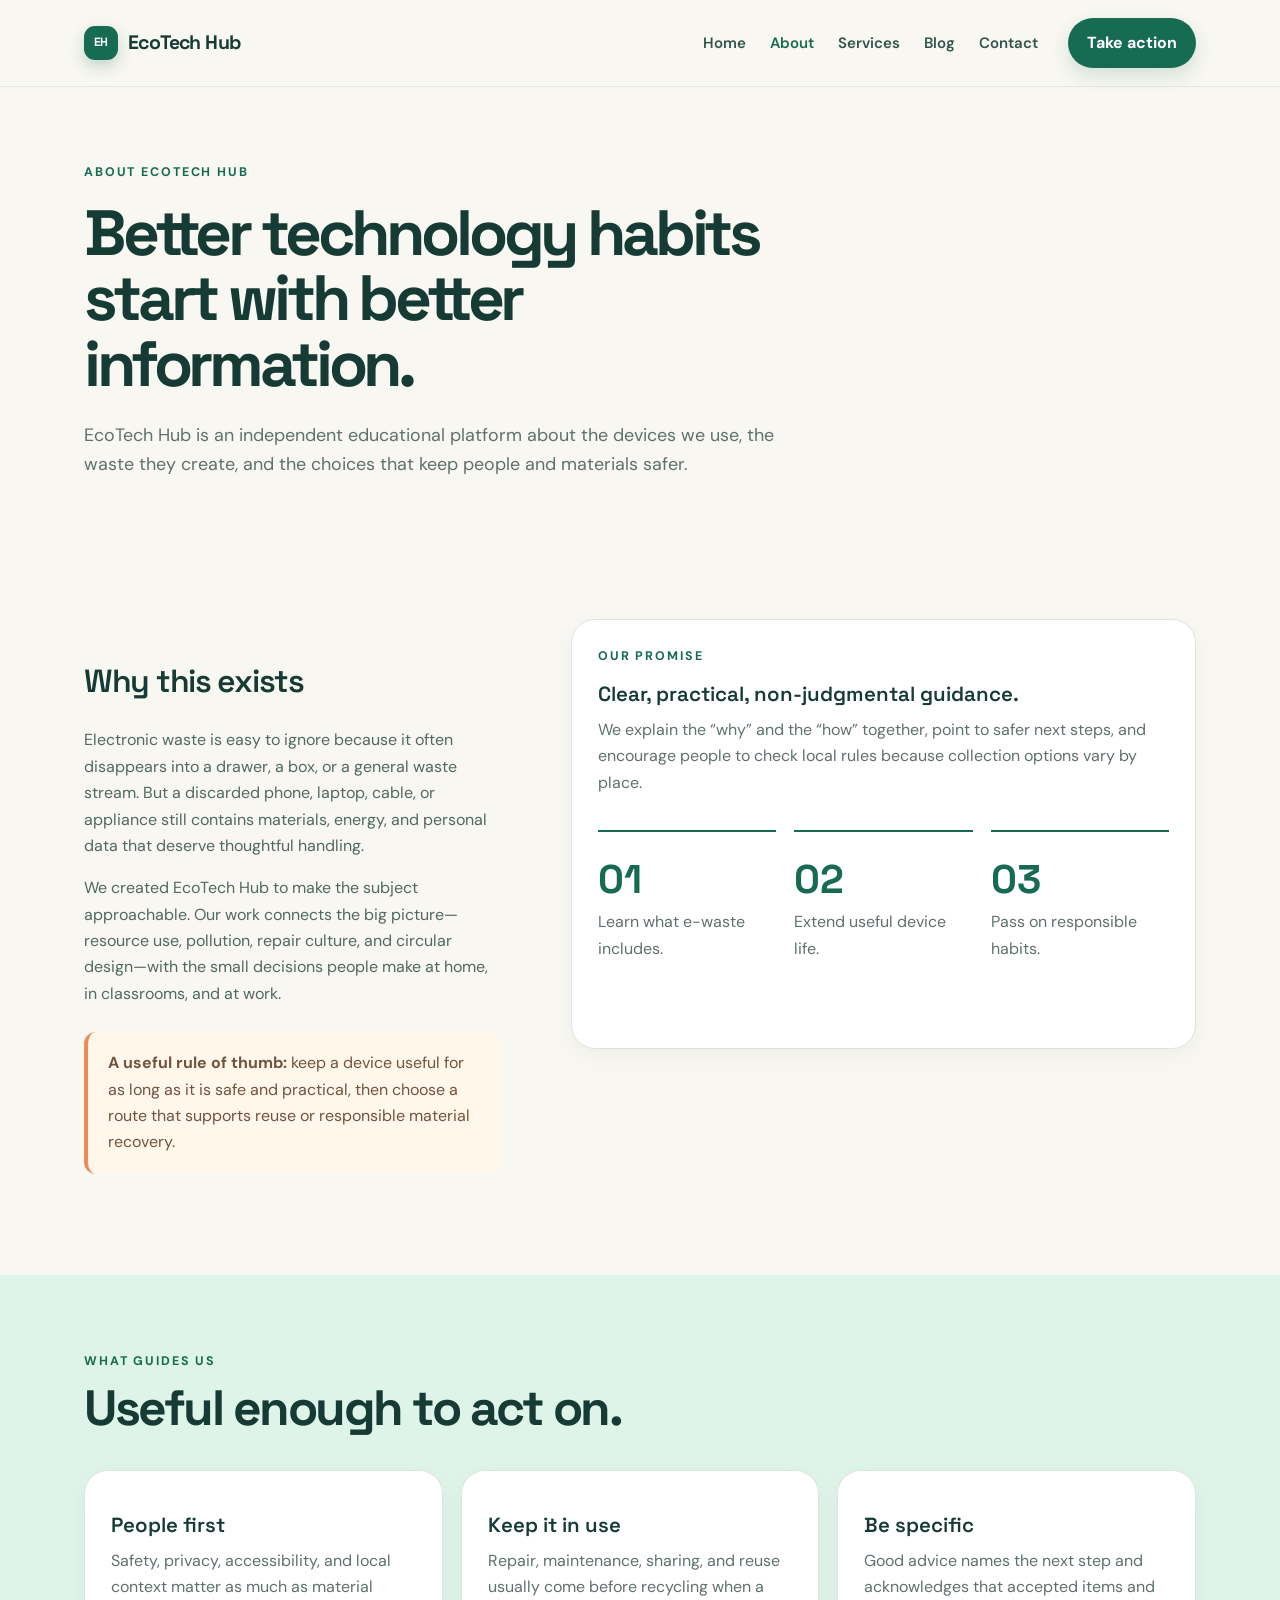
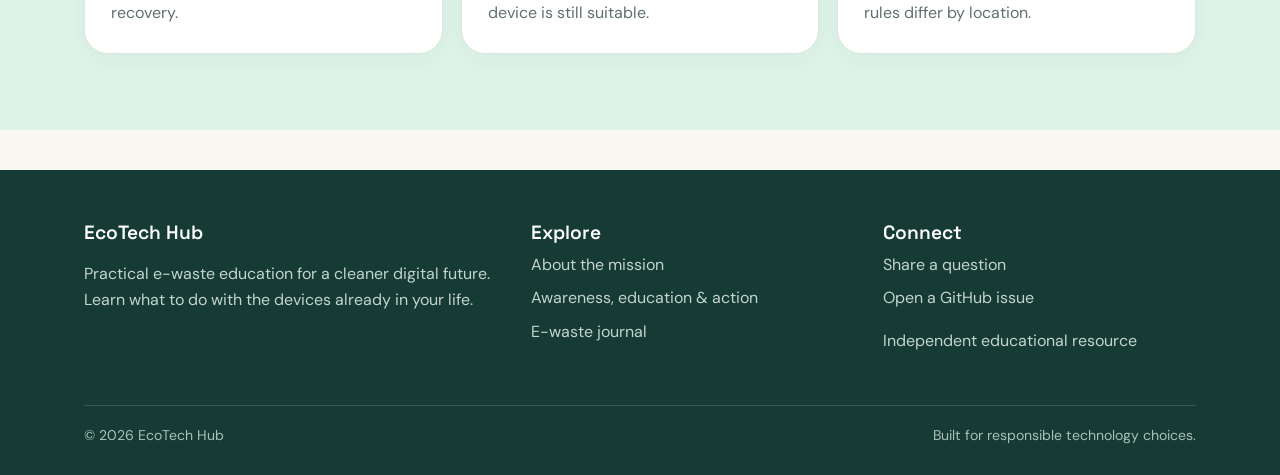
==== about.html @ 5b1f131c "Add files via upload" ====
<!doctype html><html lang="en"><head>
<meta charset="utf-8">
<meta name="viewport" content="width=device-width, initial-scale=1">
<title>About EcoTech Hub | Practical e-waste education</title>
<meta name="description" content="Learn why EcoTech Hub exists and how our practical, non-judgmental approach connects e-waste awareness with everyday action.">
<link rel="canonical" href="https://eyezake.github.io/ecotech-hub/about.html">
<meta property="og:title" content="About EcoTech Hub | Practical e-waste education">
<meta property="og:description" content="Learn why EcoTech Hub exists and how our practical, non-judgmental approach connects e-waste awareness with everyday action.">
<meta property="og:image" content="https://eyezake.github.io/ecotech-hub/og-image.png">
<meta property="og:url" content="https://eyezake.github.io/ecotech-hub/about.html">
<meta property="og:type" content="website">
<meta property="og:site_name" content="EcoTech Hub">
<meta name="twitter:card" content="summary_large_image">
<meta name="twitter:title" content="About EcoTech Hub | Practical e-waste education">
<meta name="twitter:description" content="Learn why EcoTech Hub exists and how our practical, non-judgmental approach connects e-waste awareness with everyday action.">
<meta name="twitter:image" content="https://eyezake.github.io/ecotech-hub/og-image.png">
<link rel="icon" href="./favicon.ico" sizes="any">
<link rel="stylesheet" href="./styles.css">
<script type="application/ld+json">{"@context":"https://schema.org","@type":"Organization","@id":"https://eyezake.github.io/ecotech-hub/#organization","name":"EcoTech Hub","url":"https://eyezake.github.io/ecotech-hub/","logo":"https://eyezake.github.io/ecotech-hub/og-image.png","description":"EcoTech Hub helps people understand electronic waste, recycle responsibly, and take practical action for a cleaner digital future."}</script>
</head><body><header class="site-header"><a class="skip-link" href="#main">Skip to content</a><div class="nav-wrap"><a class="brand" href="./"><span class="brand-mark" aria-hidden="true">EH</span><span>EcoTech Hub</span></a><button class="menu-toggle" aria-controls="site-nav" aria-expanded="false" aria-label="Open navigation">☰</button><nav id="site-nav" class="nav-links" aria-label="Primary navigation"><a href="./index.html">Home</a><a href="./about.html" aria-current="page">About</a><a href="./services.html">Services</a><a href="./blog.html">Blog</a><a href="./contact.html">Contact</a></nav><a class="nav-cta" href="./contact.html">Take action</a></div></header><main id="main"><section class="page-intro"><div class="eyebrow">About EcoTech Hub</div><h1>Better technology habits start with better information.</h1><p>EcoTech Hub is an independent educational platform about the devices we use, the waste they create, and the choices that keep people and materials safer.</p></section><section class="section"><div class="split"><div class="prose"><h2>Why this exists</h2><p>Electronic waste is easy to ignore because it often disappears into a drawer, a box, or a general waste stream. But a discarded phone, laptop, cable, or appliance still contains materials, energy, and personal data that deserve thoughtful handling.</p><p>We created EcoTech Hub to make the subject approachable. Our work connects the big picture—resource use, pollution, repair culture, and circular design—with the small decisions people make at home, in classrooms, and at work.</p><div class="notice"><strong>A useful rule of thumb:</strong> keep a device useful for as long as it is safe and practical, then choose a route that supports reuse or responsible material recovery.</div></div><div class="card"><div class="eyebrow">Our promise</div><h3>Clear, practical, non-judgmental guidance.</h3><p>We explain the “why” and the “how” together, point to safer next steps, and encourage people to check local rules because collection options vary by place.</p><div class="stats"><div class="stat"><div class="number">01</div><p>Learn what e-waste includes.</p></div><div class="stat"><div class="number">02</div><p>Extend useful device life.</p></div><div class="stat"><div class="number">03</div><p>Pass on responsible habits.</p></div></div></div></div></section><section class="section-tint"><div class="inner"><div class="section-heading"><div class="eyebrow">What guides us</div><h2>Useful enough to act on.</h2></div><div class="grid"><article class="card"><h3>People first</h3><p>Safety, privacy, accessibility, and local context matter as much as material recovery.</p></article><article class="card"><h3>Keep it in use</h3><p>Repair, maintenance, sharing, and reuse usually come before recycling when a device is still suitable.</p></article><article class="card"><h3>Be specific</h3><p>Good advice names the next step and acknowledges that accepted items and rules differ by location.</p></article></div></div></section></main><footer class="site-footer"><div class="footer-inner"><div class="footer-grid"><div><div class="footer-title">EcoTech Hub</div><p>Practical e-waste education for a cleaner digital future. Learn what to do with the devices already in your life.</p></div><div><div class="footer-title">Explore</div><a href="./about.html">About the mission</a><a href="./services.html">Awareness, education & action</a><a href="./blog.html">E-waste journal</a></div><div><div class="footer-title">Connect</div><a href="./contact.html">Share a question</a><a href="https://github.com/Eyezake/ecotech-hub/issues/new" rel="noopener">Open a GitHub issue</a><p>Independent educational resource</p></div></div><div class="copyright"><span>© 2026 EcoTech Hub</span><span>Built for responsible technology choices.</span></div></div></footer><script src="./scripts.js" defer></script></body></html>
---- styles.css ----
@import url('https://fonts.googleapis.com/css2?family=DM+Sans:wght@400;500;600;700&family=Space+Grotesk:wght@500;600;700&display=swap');
:root{--ink:#163b35;--muted:#5f716d;--paper:#f8f7f1;--card:#fff;--line:#dce6df;--green:#176b52;--lime:#c8f28b;--mint:#dff4e8;--orange:#ed8b57;--shadow:0 18px 45px rgba(22,59,53,.10);--radius:24px}*{box-sizing:border-box}html{scroll-behavior:smooth}body{margin:0;background:var(--paper);color:var(--ink);font:16px/1.65 'DM Sans',system-ui,sans-serif}a{color:inherit;text-decoration:none}a:hover{text-decoration:underline;text-underline-offset:3px}img{max-width:100%;display:block}.skip-link{position:absolute;left:-999px;top:8px;background:var(--ink);color:#fff;padding:8px 12px;border-radius:8px;z-index:10}.skip-link:focus{left:8px}.site-header{position:sticky;top:0;z-index:5;background:rgba(248,247,241,.94);backdrop-filter:blur(12px);border-bottom:1px solid rgba(220,230,223,.8)}.nav-wrap{max-width:1160px;margin:auto;padding:18px 24px;display:flex;align-items:center;gap:30px}.brand{display:flex;align-items:center;gap:10px;font-family:'Space Grotesk',sans-serif;font-weight:700;font-size:1.22rem;letter-spacing:-.03em;margin-right:auto}.brand-mark{width:34px;height:34px;border-radius:11px;background:var(--green);color:#fff;display:grid;place-items:center;font-size:.75rem;letter-spacing:-.08em;box-shadow:0 7px 15px rgba(23,107,82,.22)}.nav-links{display:flex;align-items:center;gap:24px;font-weight:600;font-size:.94rem;color:#31554d}.nav-links a[aria-current=page]{color:var(--green)}.nav-cta,.button{display:inline-flex;align-items:center;justify-content:center;gap:8px;border:0;border-radius:999px;background:var(--green);color:#fff;padding:12px 19px;font-weight:700;cursor:pointer;box-shadow:0 8px 18px rgba(23,107,82,.16)}.nav-cta:hover,.button:hover{background:#0f553f;text-decoration:none;transform:translateY(-1px)}.menu-toggle{display:none;background:none;border:1px solid var(--line);border-radius:10px;padding:8px 10px;color:var(--ink);font-size:1.2rem}.hero{max-width:1160px;margin:0 auto;padding:86px 24px 68px;display:grid;grid-template-columns:1.08fr .92fr;gap:70px;align-items:center}.eyebrow{color:var(--green);font-size:.78rem;text-transform:uppercase;letter-spacing:.15em;font-weight:700}.hero h1,.page-intro h1{font:700 clamp(2.7rem,6vw,5.35rem)/1.02 'Space Grotesk',sans-serif;letter-spacing:-.065em;margin:18px 0 24px;max-width:720px}.hero p{font-size:1.15rem;color:var(--muted);max-width:570px}.actions{display:flex;gap:14px;flex-wrap:wrap;margin-top:30px}.button.secondary{background:transparent;color:var(--green);border:1px solid var(--line);box-shadow:none}.button.secondary:hover{background:var(--mint)}.hero-art{min-height:390px;border-radius:34px;background:var(--green);position:relative;overflow:hidden;padding:30px;box-shadow:var(--shadow)}.hero-art:before,.hero-art:after{content:'';position:absolute;border:1px solid rgba(255,255,255,.24);border-radius:50%;width:340px;height:340px;right:-80px;bottom:-110px}.hero-art:after{width:210px;height:210px;right:0;bottom:-45px}.device{position:absolute;left:17%;top:16%;width:59%;height:66%;background:var(--paper);border-radius:25px;transform:rotate(-7deg);box-shadow:18px 24px 0 rgba(5,46,38,.25);padding:28px}.device-screen{height:67%;border-radius:15px;background:linear-gradient(145deg,#bde9c6,#6fc396);display:grid;place-items:center;color:var(--green);font-size:4rem}.device-slot{height:11px;width:48%;margin:18px auto 0;background:#9ebbb0;border-radius:99px}.orbit{position:absolute;right:9%;top:10%;color:var(--lime);font-size:3rem}.section{max-width:1160px;margin:0 auto;padding:76px 24px}.section-tint{background:var(--mint);max-width:none}.section-tint>.inner{max-width:1160px;margin:auto;padding:76px 24px}.section-heading{max-width:680px;margin-bottom:34px}.section-heading h2{font:700 clamp(2rem,4vw,3.1rem)/1.1 'Space Grotesk',sans-serif;letter-spacing:-.05em;margin:10px 0 14px}.section-heading p{color:var(--muted);font-size:1.08rem}.grid{display:grid;grid-template-columns:repeat(3,1fr);gap:18px}.card{background:var(--card);border:1px solid var(--line);border-radius:var(--radius);padding:26px;box-shadow:0 8px 24px rgba(22,59,53,.04)}.card h3{font:600 1.28rem/1.2 'Space Grotesk',sans-serif;margin:16px 0 10px}.card p{color:var(--muted);margin:0}.icon{width:48px;height:48px;border-radius:15px;background:var(--mint);display:grid;place-items:center;color:var(--green);font-size:1.3rem}.number{font:700 2.5rem 'Space Grotesk',sans-serif;color:var(--green)}.split{display:grid;grid-template-columns:.8fr 1.2fr;gap:70px;align-items:start}.checklist{display:grid;gap:12px}.check{display:flex;gap:12px;align-items:flex-start;padding:15px 0;border-bottom:1px solid var(--line)}.check b{display:block}.check span{color:var(--muted);font-size:.94rem}.checkmark{color:var(--green);font-weight:700;font-size:1.2rem}.banner{background:var(--ink);color:#fff;border-radius:30px;padding:46px;display:flex;align-items:center;justify-content:space-between;gap:30px}.banner h2{font:600 clamp(1.8rem,4vw,2.8rem)/1.1 'Space Grotesk',sans-serif;letter-spacing:-.04em;margin:0}.banner p{color:#c4d5cc;margin:.7rem 0 0;max-width:560px}.page-intro{max-width:1160px;margin:auto;padding:75px 24px 45px}.page-intro h1{font-size:clamp(2.5rem,5vw,4.5rem);max-width:760px} .page-intro p{max-width:700px;color:var(--muted);font-size:1.12rem}.prose{max-width:780px}.prose h2{font:600 2rem 'Space Grotesk',sans-serif;letter-spacing:-.04em;margin-top:42px}.prose h3{font:600 1.25rem 'Space Grotesk',sans-serif;margin-top:30px}.prose p,.prose li{color:#526863}.prose ul{padding-left:20px}.stats{display:grid;grid-template-columns:repeat(3,1fr);gap:18px;margin:34px 0}.stat{padding:22px 0;border-top:2px solid var(--green)}.stat p{color:var(--muted);margin:4px 0}.post-grid{display:grid;grid-template-columns:repeat(3,1fr);gap:18px}.post{overflow:hidden;padding:0}.post-top{height:155px;background:linear-gradient(135deg,var(--green),#3b9b72);padding:22px;color:#fff;display:flex;align-items:flex-end}.post:nth-child(2) .post-top{background:linear-gradient(135deg,#d37747,#f1b269)}.post:nth-child(3) .post-top{background:linear-gradient(135deg,#315f75,#79b99e)}.post-top span{font-size:.78rem;text-transform:uppercase;letter-spacing:.1em;font-weight:700}.post-body{padding:23px}.post-body h2{font:600 1.38rem/1.2 'Space Grotesk',sans-serif;margin:0 0 10px}.post-body p{color:var(--muted);margin:0 0 18px}.read-more{font-weight:700;color:var(--green)}.contact-layout{display:grid;grid-template-columns:.8fr 1.2fr;gap:60px}.contact-list{display:grid;gap:18px;margin-top:25px}.contact-item{display:flex;gap:14px;align-items:flex-start}.contact-item p{color:var(--muted);margin:2px 0}.form-card{background:#fff;border:1px solid var(--line);border-radius:26px;padding:30px;box-shadow:var(--shadow)}label{display:block;font-weight:700;margin:0 0 7px}input,textarea,select{width:100%;border:1px solid #cddbd3;border-radius:12px;background:#fbfcf9;padding:13px 14px;font:inherit;color:var(--ink);margin-bottom:18px}input:focus,textarea:focus,select:focus{outline:3px solid rgba(23,107,82,.16);border-color:var(--green)}textarea{min-height:140px;resize:vertical}.form-note{color:var(--muted);font-size:.86rem;margin-top:13px}.site-footer{background:var(--ink);color:#fff;margin-top:40px}.footer-inner{max-width:1160px;margin:auto;padding:50px 24px 28px}.footer-grid{display:grid;grid-template-columns:1.3fr 1fr 1fr;gap:40px}.footer-grid p,.footer-grid a{color:#c3d4cc}.footer-grid a{display:block;margin:7px 0}.footer-title{font:600 1.2rem 'Space Grotesk',sans-serif}.copyright{border-top:1px solid rgba(255,255,255,.15);margin-top:35px;padding-top:18px;color:#a9c0b6;font-size:.88rem;display:flex;justify-content:space-between;gap:15px;flex-wrap:wrap}.notice{background:#fff7e9;border-left:4px solid var(--orange);padding:18px 20px;border-radius:12px;color:#72533f;margin:25px 0}.sr-only{position:absolute;width:1px;height:1px;padding:0;margin:-1px;overflow:hidden;clip:rect(0,0,0,0);white-space:nowrap;border:0}@media(max-width:800px){.nav-wrap{padding:14px 18px}.menu-toggle{display:block}.nav-links{display:none;position:absolute;left:0;right:0;top:67px;background:var(--paper);padding:14px 20px 20px;border-bottom:1px solid var(--line);flex-direction:column;align-items:flex-start;gap:12px}.nav-links.open{display:flex}.nav-cta{display:none}.hero{grid-template-columns:1fr;gap:35px;padding-top:55px}.hero-art{min-height:310px}.grid,.post-grid{grid-template-columns:1fr}.split,.contact-layout{grid-template-columns:1fr;gap:32px}.stats{grid-template-columns:1fr}.banner{padding:30px;display:block}.banner .button{margin-top:22px}.section,.section-tint>.inner{padding:55px 20px}.page-intro{padding:55px 20px 32px}.footer-grid{grid-template-columns:1fr 1fr;gap:25px}.footer-grid>div:first-child{grid-column:1/-1}}@media(prefers-reduced-motion:reduce){*{scroll-behavior:auto!important;transition:none!important;animation:none!important}}
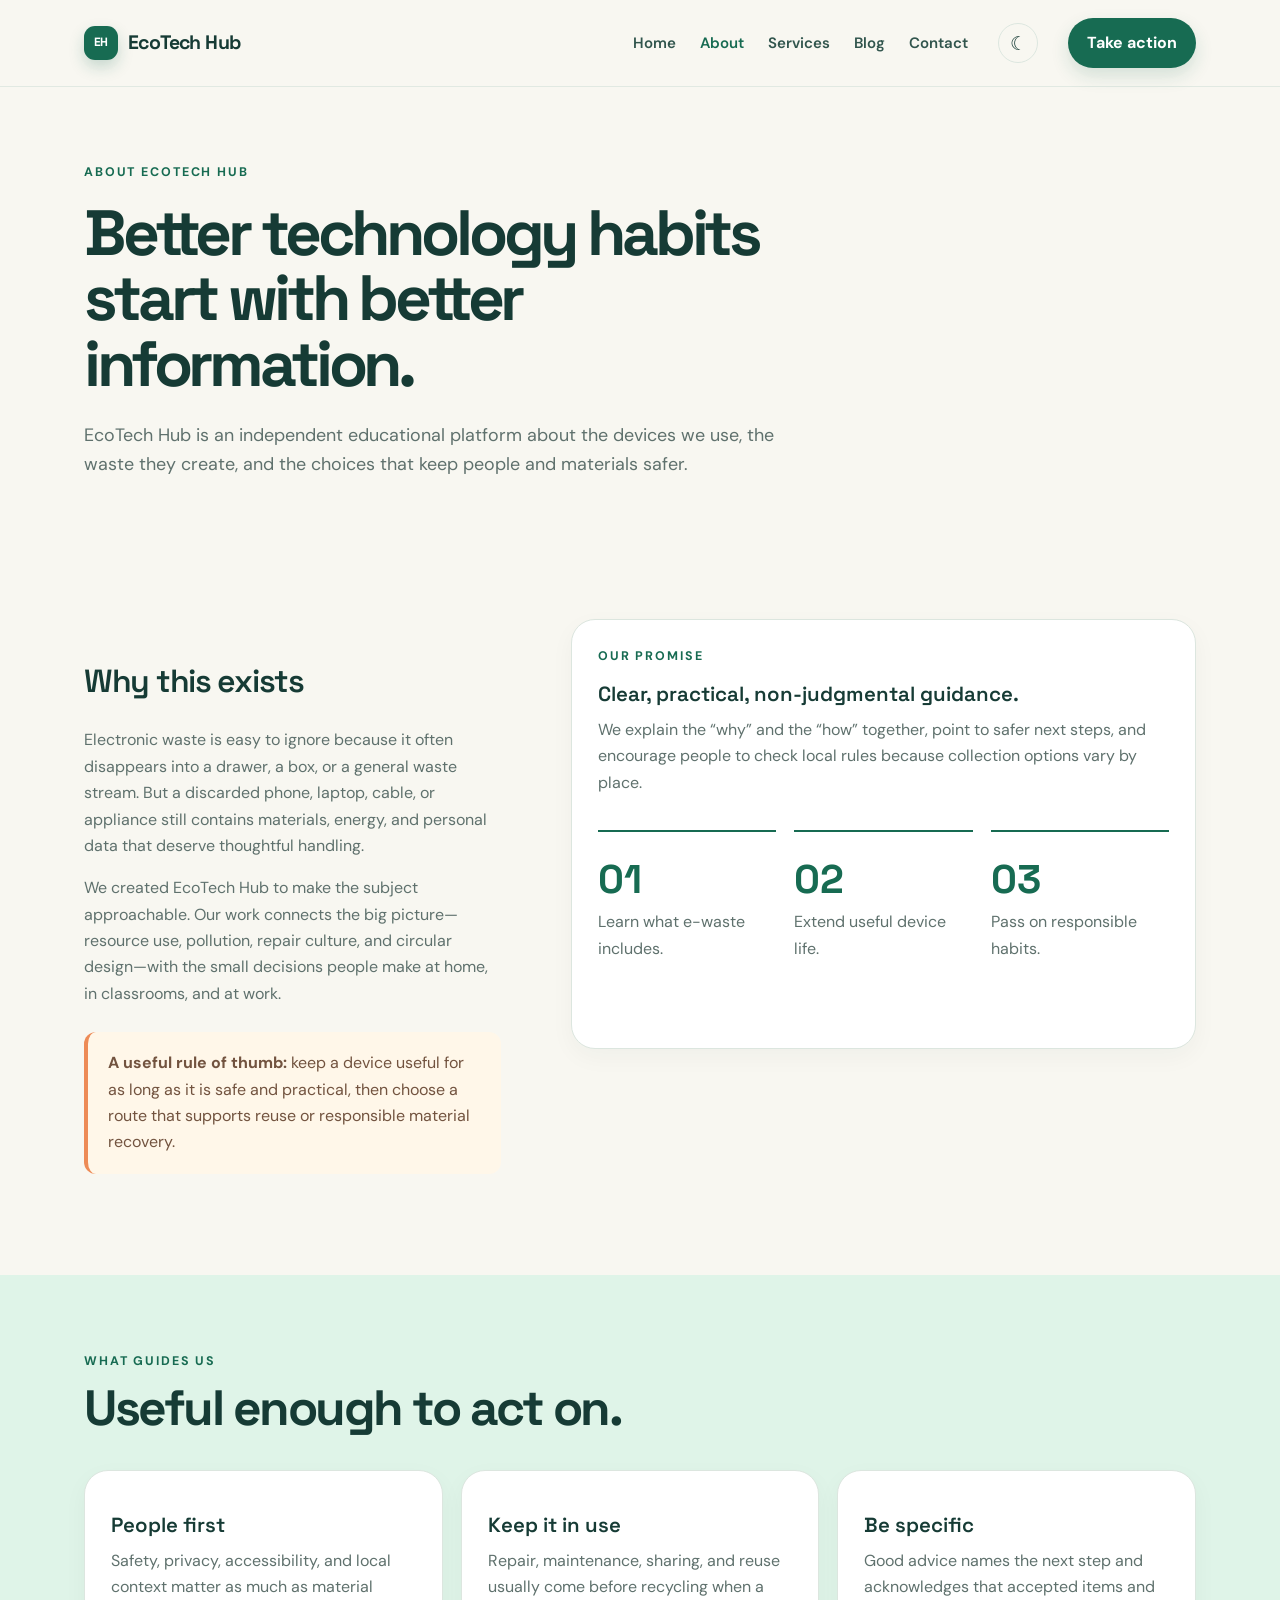
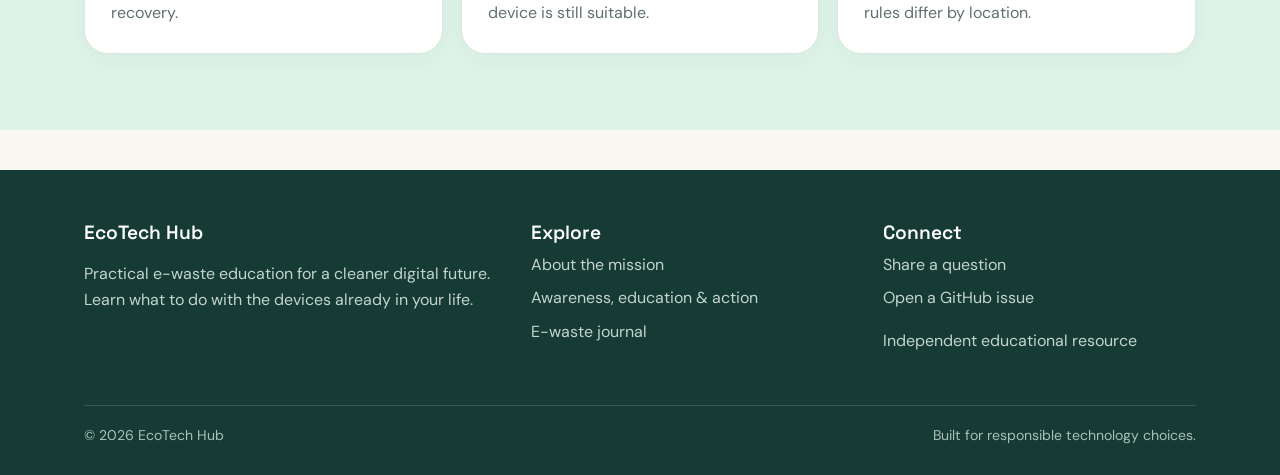
==== commit b2a60752: "Add files via upload" ====
--- a/about.html
+++ b/about.html
@@ -17,4 +17,4 @@
 <link rel="icon" href="./favicon.ico" sizes="any">
 <link rel="stylesheet" href="./styles.css">
 <script type="application/ld+json">{"@context":"https://schema.org","@type":"Organization","@id":"https://eyezake.github.io/ecotech-hub/#organization","name":"EcoTech Hub","url":"https://eyezake.github.io/ecotech-hub/","logo":"https://eyezake.github.io/ecotech-hub/og-image.png","description":"EcoTech Hub helps people understand electronic waste, recycle responsibly, and take practical action for a cleaner digital future."}</script>
-</head><body><header class="site-header"><a class="skip-link" href="#main">Skip to content</a><div class="nav-wrap"><a class="brand" href="./"><span class="brand-mark" aria-hidden="true">EH</span><span>EcoTech Hub</span></a><button class="menu-toggle" aria-controls="site-nav" aria-expanded="false" aria-label="Open navigation">☰</button><nav id="site-nav" class="nav-links" aria-label="Primary navigation"><a href="./index.html">Home</a><a href="./about.html" aria-current="page">About</a><a href="./services.html">Services</a><a href="./blog.html">Blog</a><a href="./contact.html">Contact</a></nav><a class="nav-cta" href="./contact.html">Take action</a></div></header><main id="main"><section class="page-intro"><div class="eyebrow">About EcoTech Hub</div><h1>Better technology habits start with better information.</h1><p>EcoTech Hub is an independent educational platform about the devices we use, the waste they create, and the choices that keep people and materials safer.</p></section><section class="section"><div class="split"><div class="prose"><h2>Why this exists</h2><p>Electronic waste is easy to ignore because it often disappears into a drawer, a box, or a general waste stream. But a discarded phone, laptop, cable, or appliance still contains materials, energy, and personal data that deserve thoughtful handling.</p><p>We created EcoTech Hub to make the subject approachable. Our work connects the big picture—resource use, pollution, repair culture, and circular design—with the small decisions people make at home, in classrooms, and at work.</p><div class="notice"><strong>A useful rule of thumb:</strong> keep a device useful for as long as it is safe and practical, then choose a route that supports reuse or responsible material recovery.</div></div><div class="card"><div class="eyebrow">Our promise</div><h3>Clear, practical, non-judgmental guidance.</h3><p>We explain the “why” and the “how” together, point to safer next steps, and encourage people to check local rules because collection options vary by place.</p><div class="stats"><div class="stat"><div class="number">01</div><p>Learn what e-waste includes.</p></div><div class="stat"><div class="number">02</div><p>Extend useful device life.</p></div><div class="stat"><div class="number">03</div><p>Pass on responsible habits.</p></div></div></div></div></section><section class="section-tint"><div class="inner"><div class="section-heading"><div class="eyebrow">What guides us</div><h2>Useful enough to act on.</h2></div><div class="grid"><article class="card"><h3>People first</h3><p>Safety, privacy, accessibility, and local context matter as much as material recovery.</p></article><article class="card"><h3>Keep it in use</h3><p>Repair, maintenance, sharing, and reuse usually come before recycling when a device is still suitable.</p></article><article class="card"><h3>Be specific</h3><p>Good advice names the next step and acknowledges that accepted items and rules differ by location.</p></article></div></div></section></main><footer class="site-footer"><div class="footer-inner"><div class="footer-grid"><div><div class="footer-title">EcoTech Hub</div><p>Practical e-waste education for a cleaner digital future. Learn what to do with the devices already in your life.</p></div><div><div class="footer-title">Explore</div><a href="./about.html">About the mission</a><a href="./services.html">Awareness, education & action</a><a href="./blog.html">E-waste journal</a></div><div><div class="footer-title">Connect</div><a href="./contact.html">Share a question</a><a href="https://github.com/Eyezake/ecotech-hub/issues/new" rel="noopener">Open a GitHub issue</a><p>Independent educational resource</p></div></div><div class="copyright"><span>© 2026 EcoTech Hub</span><span>Built for responsible technology choices.</span></div></div></footer><script src="./scripts.js" defer></script></body></html>+</head><body><header class="site-header"><a class="skip-link" href="#main">Skip to content</a><div class="nav-wrap"><a class="brand" href="./"><span class="brand-mark" aria-hidden="true">EH</span><span>EcoTech Hub</span></a><button class="menu-toggle" aria-controls="site-nav" aria-expanded="false" aria-label="Open navigation">☰</button><nav id="site-nav" class="nav-links" aria-label="Primary navigation"><a href="./index.html">Home</a><a href="./about.html" aria-current="page">About</a><a href="./services.html">Services</a><a href="./blog.html">Blog</a><a href="./contact.html">Contact</a></nav><button class="theme-toggle" type="button" aria-pressed="false" aria-label="Switch to dark mode"><span class="theme-icon" aria-hidden="true">☾</span><span class="sr-only">Theme</span></button><a class="nav-cta" href="./contact.html">Take action</a></div></header><main id="main"><section class="page-intro"><div class="eyebrow">About EcoTech Hub</div><h1>Better technology habits start with better information.</h1><p>EcoTech Hub is an independent educational platform about the devices we use, the waste they create, and the choices that keep people and materials safer.</p></section><section class="section"><div class="split"><div class="prose"><h2>Why this exists</h2><p>Electronic waste is easy to ignore because it often disappears into a drawer, a box, or a general waste stream. But a discarded phone, laptop, cable, or appliance still contains materials, energy, and personal data that deserve thoughtful handling.</p><p>We created EcoTech Hub to make the subject approachable. Our work connects the big picture—resource use, pollution, repair culture, and circular design—with the small decisions people make at home, in classrooms, and at work.</p><div class="notice"><strong>A useful rule of thumb:</strong> keep a device useful for as long as it is safe and practical, then choose a route that supports reuse or responsible material recovery.</div></div><div class="card"><div class="eyebrow">Our promise</div><h3>Clear, practical, non-judgmental guidance.</h3><p>We explain the “why” and the “how” together, point to safer next steps, and encourage people to check local rules because collection options vary by place.</p><div class="stats"><div class="stat"><div class="number">01</div><p>Learn what e-waste includes.</p></div><div class="stat"><div class="number">02</div><p>Extend useful device life.</p></div><div class="stat"><div class="number">03</div><p>Pass on responsible habits.</p></div></div></div></div></section><section class="section-tint"><div class="inner"><div class="section-heading"><div class="eyebrow">What guides us</div><h2>Useful enough to act on.</h2></div><div class="grid"><article class="card"><h3>People first</h3><p>Safety, privacy, accessibility, and local context matter as much as material recovery.</p></article><article class="card"><h3>Keep it in use</h3><p>Repair, maintenance, sharing, and reuse usually come before recycling when a device is still suitable.</p></article><article class="card"><h3>Be specific</h3><p>Good advice names the next step and acknowledges that accepted items and rules differ by location.</p></article></div></div></section></main><footer class="site-footer"><div class="footer-inner"><div class="footer-grid"><div><div class="footer-title">EcoTech Hub</div><p>Practical e-waste education for a cleaner digital future. Learn what to do with the devices already in your life.</p></div><div><div class="footer-title">Explore</div><a href="./about.html">About the mission</a><a href="./services.html">Awareness, education & action</a><a href="./blog.html">E-waste journal</a></div><div><div class="footer-title">Connect</div><a href="./contact.html">Share a question</a><a href="https://github.com/Eyezake/ecotech-hub/issues/new" rel="noopener">Open a GitHub issue</a><p>Independent educational resource</p></div></div><div class="copyright"><span>© 2026 EcoTech Hub</span><span>Built for responsible technology choices.</span></div></div></footer><script src="./scripts.js" defer></script></body></html>
--- a/styles.css
+++ b/styles.css
@@ -1,2 +1,2 @@
 @import url('https://fonts.googleapis.com/css2?family=DM+Sans:wght@400;500;600;700&family=Space+Grotesk:wght@500;600;700&display=swap');
-:root{--ink:#163b35;--muted:#5f716d;--paper:#f8f7f1;--card:#fff;--line:#dce6df;--green:#176b52;--lime:#c8f28b;--mint:#dff4e8;--orange:#ed8b57;--shadow:0 18px 45px rgba(22,59,53,.10);--radius:24px}*{box-sizing:border-box}html{scroll-behavior:smooth}body{margin:0;background:var(--paper);color:var(--ink);font:16px/1.65 'DM Sans',system-ui,sans-serif}a{color:inherit;text-decoration:none}a:hover{text-decoration:underline;text-underline-offset:3px}img{max-width:100%;display:block}.skip-link{position:absolute;left:-999px;top:8px;background:var(--ink);color:#fff;padding:8px 12px;border-radius:8px;z-index:10}.skip-link:focus{left:8px}.site-header{position:sticky;top:0;z-index:5;background:rgba(248,247,241,.94);backdrop-filter:blur(12px);border-bottom:1px solid rgba(220,230,223,.8)}.nav-wrap{max-width:1160px;margin:auto;padding:18px 24px;display:flex;align-items:center;gap:30px}.brand{display:flex;align-items:center;gap:10px;font-family:'Space Grotesk',sans-serif;font-weight:700;font-size:1.22rem;letter-spacing:-.03em;margin-right:auto}.brand-mark{width:34px;height:34px;border-radius:11px;background:var(--green);color:#fff;display:grid;place-items:center;font-size:.75rem;letter-spacing:-.08em;box-shadow:0 7px 15px rgba(23,107,82,.22)}.nav-links{display:flex;align-items:center;gap:24px;font-weight:600;font-size:.94rem;color:#31554d}.nav-links a[aria-current=page]{color:var(--green)}.nav-cta,.button{display:inline-flex;align-items:center;justify-content:center;gap:8px;border:0;border-radius:999px;background:var(--green);color:#fff;padding:12px 19px;font-weight:700;cursor:pointer;box-shadow:0 8px 18px rgba(23,107,82,.16)}.nav-cta:hover,.button:hover{background:#0f553f;text-decoration:none;transform:translateY(-1px)}.menu-toggle{display:none;background:none;border:1px solid var(--line);border-radius:10px;padding:8px 10px;color:var(--ink);font-size:1.2rem}.hero{max-width:1160px;margin:0 auto;padding:86px 24px 68px;display:grid;grid-template-columns:1.08fr .92fr;gap:70px;align-items:center}.eyebrow{color:var(--green);font-size:.78rem;text-transform:uppercase;letter-spacing:.15em;font-weight:700}.hero h1,.page-intro h1{font:700 clamp(2.7rem,6vw,5.35rem)/1.02 'Space Grotesk',sans-serif;letter-spacing:-.065em;margin:18px 0 24px;max-width:720px}.hero p{font-size:1.15rem;color:var(--muted);max-width:570px}.actions{display:flex;gap:14px;flex-wrap:wrap;margin-top:30px}.button.secondary{background:transparent;color:var(--green);border:1px solid var(--line);box-shadow:none}.button.secondary:hover{background:var(--mint)}.hero-art{min-height:390px;border-radius:34px;background:var(--green);position:relative;overflow:hidden;padding:30px;box-shadow:var(--shadow)}.hero-art:before,.hero-art:after{content:'';position:absolute;border:1px solid rgba(255,255,255,.24);border-radius:50%;width:340px;height:340px;right:-80px;bottom:-110px}.hero-art:after{width:210px;height:210px;right:0;bottom:-45px}.device{position:absolute;left:17%;top:16%;width:59%;height:66%;background:var(--paper);border-radius:25px;transform:rotate(-7deg);box-shadow:18px 24px 0 rgba(5,46,38,.25);padding:28px}.device-screen{height:67%;border-radius:15px;background:linear-gradient(145deg,#bde9c6,#6fc396);display:grid;place-items:center;color:var(--green);font-size:4rem}.device-slot{height:11px;width:48%;margin:18px auto 0;background:#9ebbb0;border-radius:99px}.orbit{position:absolute;right:9%;top:10%;color:var(--lime);font-size:3rem}.section{max-width:1160px;margin:0 auto;padding:76px 24px}.section-tint{background:var(--mint);max-width:none}.section-tint>.inner{max-width:1160px;margin:auto;padding:76px 24px}.section-heading{max-width:680px;margin-bottom:34px}.section-heading h2{font:700 clamp(2rem,4vw,3.1rem)/1.1 'Space Grotesk',sans-serif;letter-spacing:-.05em;margin:10px 0 14px}.section-heading p{color:var(--muted);font-size:1.08rem}.grid{display:grid;grid-template-columns:repeat(3,1fr);gap:18px}.card{background:var(--card);border:1px solid var(--line);border-radius:var(--radius);padding:26px;box-shadow:0 8px 24px rgba(22,59,53,.04)}.card h3{font:600 1.28rem/1.2 'Space Grotesk',sans-serif;margin:16px 0 10px}.card p{color:var(--muted);margin:0}.icon{width:48px;height:48px;border-radius:15px;background:var(--mint);display:grid;place-items:center;color:var(--green);font-size:1.3rem}.number{font:700 2.5rem 'Space Grotesk',sans-serif;color:var(--green)}.split{display:grid;grid-template-columns:.8fr 1.2fr;gap:70px;align-items:start}.checklist{display:grid;gap:12px}.check{display:flex;gap:12px;align-items:flex-start;padding:15px 0;border-bottom:1px solid var(--line)}.check b{display:block}.check span{color:var(--muted);font-size:.94rem}.checkmark{color:var(--green);font-weight:700;font-size:1.2rem}.banner{background:var(--ink);color:#fff;border-radius:30px;padding:46px;display:flex;align-items:center;justify-content:space-between;gap:30px}.banner h2{font:600 clamp(1.8rem,4vw,2.8rem)/1.1 'Space Grotesk',sans-serif;letter-spacing:-.04em;margin:0}.banner p{color:#c4d5cc;margin:.7rem 0 0;max-width:560px}.page-intro{max-width:1160px;margin:auto;padding:75px 24px 45px}.page-intro h1{font-size:clamp(2.5rem,5vw,4.5rem);max-width:760px} .page-intro p{max-width:700px;color:var(--muted);font-size:1.12rem}.prose{max-width:780px}.prose h2{font:600 2rem 'Space Grotesk',sans-serif;letter-spacing:-.04em;margin-top:42px}.prose h3{font:600 1.25rem 'Space Grotesk',sans-serif;margin-top:30px}.prose p,.prose li{color:#526863}.prose ul{padding-left:20px}.stats{display:grid;grid-template-columns:repeat(3,1fr);gap:18px;margin:34px 0}.stat{padding:22px 0;border-top:2px solid var(--green)}.stat p{color:var(--muted);margin:4px 0}.post-grid{display:grid;grid-template-columns:repeat(3,1fr);gap:18px}.post{overflow:hidden;padding:0}.post-top{height:155px;background:linear-gradient(135deg,var(--green),#3b9b72);padding:22px;color:#fff;display:flex;align-items:flex-end}.post:nth-child(2) .post-top{background:linear-gradient(135deg,#d37747,#f1b269)}.post:nth-child(3) .post-top{background:linear-gradient(135deg,#315f75,#79b99e)}.post-top span{font-size:.78rem;text-transform:uppercase;letter-spacing:.1em;font-weight:700}.post-body{padding:23px}.post-body h2{font:600 1.38rem/1.2 'Space Grotesk',sans-serif;margin:0 0 10px}.post-body p{color:var(--muted);margin:0 0 18px}.read-more{font-weight:700;color:var(--green)}.contact-layout{display:grid;grid-template-columns:.8fr 1.2fr;gap:60px}.contact-list{display:grid;gap:18px;margin-top:25px}.contact-item{display:flex;gap:14px;align-items:flex-start}.contact-item p{color:var(--muted);margin:2px 0}.form-card{background:#fff;border:1px solid var(--line);border-radius:26px;padding:30px;box-shadow:var(--shadow)}label{display:block;font-weight:700;margin:0 0 7px}input,textarea,select{width:100%;border:1px solid #cddbd3;border-radius:12px;background:#fbfcf9;padding:13px 14px;font:inherit;color:var(--ink);margin-bottom:18px}input:focus,textarea:focus,select:focus{outline:3px solid rgba(23,107,82,.16);border-color:var(--green)}textarea{min-height:140px;resize:vertical}.form-note{color:var(--muted);font-size:.86rem;margin-top:13px}.site-footer{background:var(--ink);color:#fff;margin-top:40px}.footer-inner{max-width:1160px;margin:auto;padding:50px 24px 28px}.footer-grid{display:grid;grid-template-columns:1.3fr 1fr 1fr;gap:40px}.footer-grid p,.footer-grid a{color:#c3d4cc}.footer-grid a{display:block;margin:7px 0}.footer-title{font:600 1.2rem 'Space Grotesk',sans-serif}.copyright{border-top:1px solid rgba(255,255,255,.15);margin-top:35px;padding-top:18px;color:#a9c0b6;font-size:.88rem;display:flex;justify-content:space-between;gap:15px;flex-wrap:wrap}.notice{background:#fff7e9;border-left:4px solid var(--orange);padding:18px 20px;border-radius:12px;color:#72533f;margin:25px 0}.sr-only{position:absolute;width:1px;height:1px;padding:0;margin:-1px;overflow:hidden;clip:rect(0,0,0,0);white-space:nowrap;border:0}@media(max-width:800px){.nav-wrap{padding:14px 18px}.menu-toggle{display:block}.nav-links{display:none;position:absolute;left:0;right:0;top:67px;background:var(--paper);padding:14px 20px 20px;border-bottom:1px solid var(--line);flex-direction:column;align-items:flex-start;gap:12px}.nav-links.open{display:flex}.nav-cta{display:none}.hero{grid-template-columns:1fr;gap:35px;padding-top:55px}.hero-art{min-height:310px}.grid,.post-grid{grid-template-columns:1fr}.split,.contact-layout{grid-template-columns:1fr;gap:32px}.stats{grid-template-columns:1fr}.banner{padding:30px;display:block}.banner .button{margin-top:22px}.section,.section-tint>.inner{padding:55px 20px}.page-intro{padding:55px 20px 32px}.footer-grid{grid-template-columns:1fr 1fr;gap:25px}.footer-grid>div:first-child{grid-column:1/-1}}@media(prefers-reduced-motion:reduce){*{scroll-behavior:auto!important;transition:none!important;animation:none!important}}
+:root{--ink:#163b35;--muted:#5f716d;--paper:#f8f7f1;--card:#fff;--line:#dce6df;--green:#176b52;--lime:#c8f28b;--mint:#dff4e8;--orange:#ed8b57;--shadow:0 18px 45px rgba(22,59,53,.10);--radius:24px;color-scheme:light}[data-theme="dark"]{--ink:#eaf5ef;--muted:#b4c8c0;--paper:#0d2420;--card:#173b34;--line:#31594f;--green:#6fddb0;--lime:#d3f5a1;--mint:#1b473c;--orange:#f4ad7f;--shadow:0 18px 45px rgba(0,0,0,.28);color-scheme:dark}*{box-sizing:border-box}html{scroll-behavior:smooth}body{margin:0;background:var(--paper);color:var(--ink);font:16px/1.65 'DM Sans',system-ui,sans-serif}a{color:inherit;text-decoration:none}a:hover{text-decoration:underline;text-underline-offset:3px}img{max-width:100%;display:block}.skip-link{position:absolute;left:-999px;top:8px;background:var(--ink);color:#fff;padding:8px 12px;border-radius:8px;z-index:10}.skip-link:focus{left:8px}.site-header{position:sticky;top:0;z-index:5;background:rgba(248,247,241,.94);backdrop-filter:blur(12px);border-bottom:1px solid rgba(220,230,223,.8)}.nav-wrap{max-width:1160px;margin:auto;padding:18px 24px;display:flex;align-items:center;gap:30px}.brand{display:flex;align-items:center;gap:10px;font-family:'Space Grotesk',sans-serif;font-weight:700;font-size:1.22rem;letter-spacing:-.03em;margin-right:auto}.brand-mark{width:34px;height:34px;border-radius:11px;background:var(--green);color:#fff;display:grid;place-items:center;font-size:.75rem;letter-spacing:-.08em;box-shadow:0 7px 15px rgba(23,107,82,.22)}.nav-links{display:flex;align-items:center;gap:24px;font-weight:600;font-size:.94rem;color:#31554d}.theme-toggle{display:inline-flex;align-items:center;justify-content:center;width:40px;height:40px;border:1px solid var(--line);border-radius:50%;background:transparent;color:var(--ink);cursor:pointer;font-size:1.2rem;transition:transform .2s,background .2s}.theme-toggle:hover{background:var(--mint);transform:rotate(12deg)}.nav-links a[aria-current=page]{color:var(--green)}.nav-cta,.button{display:inline-flex;align-items:center;justify-content:center;gap:8px;border:0;border-radius:999px;background:var(--green);color:#fff;padding:12px 19px;font-weight:700;cursor:pointer;box-shadow:0 8px 18px rgba(23,107,82,.16)}.nav-cta:hover,.button:hover{background:#0f553f;text-decoration:none;transform:translateY(-1px)}.menu-toggle{display:none;background:none;border:1px solid var(--line);border-radius:10px;padding:8px 10px;color:var(--ink);font-size:1.2rem}.hero{max-width:1160px;margin:0 auto;padding:86px 24px 68px;display:grid;grid-template-columns:1.08fr .92fr;gap:70px;align-items:center}.eyebrow{color:var(--green);font-size:.78rem;text-transform:uppercase;letter-spacing:.15em;font-weight:700}.hero h1,.page-intro h1{font:700 clamp(2.7rem,6vw,5.35rem)/1.02 'Space Grotesk',sans-serif;letter-spacing:-.065em;margin:18px 0 24px;max-width:720px}.hero p{font-size:1.15rem;color:var(--muted);max-width:570px}.actions{display:flex;gap:14px;flex-wrap:wrap;margin-top:30px}.button.secondary{background:transparent;color:var(--green);border:1px solid var(--line);box-shadow:none}.button.secondary:hover{background:var(--mint)}.hero-art{min-height:390px;border-radius:34px;background:var(--green);position:relative;overflow:hidden;padding:30px;box-shadow:var(--shadow)}.hero-art:before,.hero-art:after{content:'';position:absolute;border:1px solid rgba(255,255,255,.24);border-radius:50%;width:340px;height:340px;right:-80px;bottom:-110px}.hero-art:after{width:210px;height:210px;right:0;bottom:-45px}.device{position:absolute;left:17%;top:16%;width:59%;height:66%;background:var(--paper);border-radius:25px;transform:rotate(-7deg);box-shadow:18px 24px 0 rgba(5,46,38,.25);padding:28px}.device-screen{height:67%;border-radius:15px;background:linear-gradient(145deg,#bde9c6,#6fc396);display:grid;place-items:center;color:var(--green);font-size:4rem}.device-slot{height:11px;width:48%;margin:18px auto 0;background:#9ebbb0;border-radius:99px}.orbit{position:absolute;right:9%;top:10%;color:var(--lime);font-size:3rem}.section{max-width:1160px;margin:0 auto;padding:76px 24px}.section-tint{background:var(--mint);max-width:none}.section-tint>.inner{max-width:1160px;margin:auto;padding:76px 24px}.section-heading{max-width:680px;margin-bottom:34px}.section-heading h2{font:700 clamp(2rem,4vw,3.1rem)/1.1 'Space Grotesk',sans-serif;letter-spacing:-.05em;margin:10px 0 14px}.section-heading p{color:var(--muted);font-size:1.08rem}.grid{display:grid;grid-template-columns:repeat(3,1fr);gap:18px}.card{background:var(--card);border:1px solid var(--line);border-radius:var(--radius);padding:26px;box-shadow:0 8px 24px rgba(22,59,53,.04)}.card h3{font:600 1.28rem/1.2 'Space Grotesk',sans-serif;margin:16px 0 10px}.card p{color:var(--muted);margin:0}.icon{width:48px;height:48px;border-radius:15px;background:var(--mint);display:grid;place-items:center;color:var(--green);font-size:1.3rem}.number{font:700 2.5rem 'Space Grotesk',sans-serif;color:var(--green)}.split{display:grid;grid-template-columns:.8fr 1.2fr;gap:70px;align-items:start}.checklist{display:grid;gap:12px}.check{display:flex;gap:12px;align-items:flex-start;padding:15px 0;border-bottom:1px solid var(--line)}.check b{display:block}.check span{color:var(--muted);font-size:.94rem}.checkmark{color:var(--green);font-weight:700;font-size:1.2rem}.banner{background:var(--ink);color:#fff;border-radius:30px;padding:46px;display:flex;align-items:center;justify-content:space-between;gap:30px}.banner h2{font:600 clamp(1.8rem,4vw,2.8rem)/1.1 'Space Grotesk',sans-serif;letter-spacing:-.04em;margin:0}.banner p{color:#c4d5cc;margin:.7rem 0 0;max-width:560px}.page-intro{max-width:1160px;margin:auto;padding:75px 24px 45px}.page-intro h1{font-size:clamp(2.5rem,5vw,4.5rem);max-width:760px} .page-intro p{max-width:700px;color:var(--muted);font-size:1.12rem}.prose{max-width:780px}.prose h2{font:600 2rem 'Space Grotesk',sans-serif;letter-spacing:-.04em;margin-top:42px}.prose h3{font:600 1.25rem 'Space Grotesk',sans-serif;margin-top:30px}.prose p,.prose li{color:var(--muted)}.prose ul{padding-left:20px}.stats{display:grid;grid-template-columns:repeat(3,1fr);gap:18px;margin:34px 0}.stat{padding:22px 0;border-top:2px solid var(--green)}.stat p{color:var(--muted);margin:4px 0}.post-grid{display:grid;grid-template-columns:repeat(3,1fr);gap:18px}.post{overflow:hidden;padding:0}.post-top{height:155px;background:linear-gradient(135deg,var(--green),#3b9b72);padding:22px;color:#fff;display:flex;align-items:flex-end}.post:nth-child(2) .post-top{background:linear-gradient(135deg,#d37747,#f1b269)}.post:nth-child(3) .post-top{background:linear-gradient(135deg,#315f75,#79b99e)}.post-top span{font-size:.78rem;text-transform:uppercase;letter-spacing:.1em;font-weight:700}.post-body{padding:23px}.post-body h2{font:600 1.38rem/1.2 'Space Grotesk',sans-serif;margin:0 0 10px}.post-body p{color:var(--muted);margin:0 0 18px}.read-more{font-weight:700;color:var(--green)}.contact-layout{display:grid;grid-template-columns:.8fr 1.2fr;gap:60px}.contact-list{display:grid;gap:18px;margin-top:25px}.contact-item{display:flex;gap:14px;align-items:flex-start}.contact-item p{color:var(--muted);margin:2px 0}.form-card{background:var(--card);border:1px solid var(--line);border-radius:26px;padding:30px;box-shadow:var(--shadow)}label{display:block;font-weight:700;margin:0 0 7px}input,textarea,select{width:100%;border:1px solid #cddbd3;border-radius:12px;background:var(--paper);padding:13px 14px;font:inherit;color:var(--ink);margin-bottom:18px}input:focus,textarea:focus,select:focus{outline:3px solid rgba(23,107,82,.16);border-color:var(--green)}textarea{min-height:140px;resize:vertical}.form-note{color:var(--muted);font-size:.86rem;margin-top:13px}.site-footer{background:var(--ink);color:#fff;margin-top:40px}.footer-inner{max-width:1160px;margin:auto;padding:50px 24px 28px}.footer-grid{display:grid;grid-template-columns:1.3fr 1fr 1fr;gap:40px}.footer-grid p,.footer-grid a{color:#c3d4cc}.footer-grid a{display:block;margin:7px 0}.footer-title{font:600 1.2rem 'Space Grotesk',sans-serif}.copyright{border-top:1px solid rgba(255,255,255,.15);margin-top:35px;padding-top:18px;color:#a9c0b6;font-size:.88rem;display:flex;justify-content:space-between;gap:15px;flex-wrap:wrap}.notice{background:#fff7e9;border-left:4px solid var(--orange);padding:18px 20px;border-radius:12px;color:#72533f;margin:25px 0}.sr-only{position:absolute;width:1px;height:1px;padding:0;margin:-1px;overflow:hidden;clip:rect(0,0,0,0);white-space:nowrap;border:0}[data-theme="dark"] .site-header{background:rgba(13,36,32,.94);border-bottom-color:rgba(49,89,79,.8)}[data-theme="dark"] .nav-links{color:#cfe2da}[data-theme="dark"] .nav-cta,[data-theme="dark"] .button{color:#08241b}[data-theme="dark"] .brand-mark{color:#08241b}[data-theme="dark"] .notice{background:#3d2d21;color:#ffe0c5}[data-theme="dark"] .notice strong{color:#fff0dc}[data-theme="dark"] .device{box-shadow:18px 24px 0 rgba(0,0,0,.28)}@media(max-width:800px){.nav-wrap{padding:14px 18px}.menu-toggle{display:block}.nav-links{display:none;position:absolute;left:0;right:0;top:67px;background:var(--paper);padding:14px 20px 20px;border-bottom:1px solid var(--line);flex-direction:column;align-items:flex-start;gap:12px}.nav-links.open{display:flex}.nav-cta{display:none}.hero{grid-template-columns:1fr;gap:35px;padding-top:55px}.hero-art{min-height:310px}.grid,.post-grid{grid-template-columns:1fr}.split,.contact-layout{grid-template-columns:1fr;gap:32px}.stats{grid-template-columns:1fr}.banner{padding:30px;display:block}.banner .button{margin-top:22px}.section,.section-tint>.inner{padding:55px 20px}.page-intro{padding:55px 20px 32px}.footer-grid{grid-template-columns:1fr 1fr;gap:25px}.footer-grid>div:first-child{grid-column:1/-1}}@media(prefers-reduced-motion:reduce){*{scroll-behavior:auto!important;transition:none!important;animation:none!important}}
